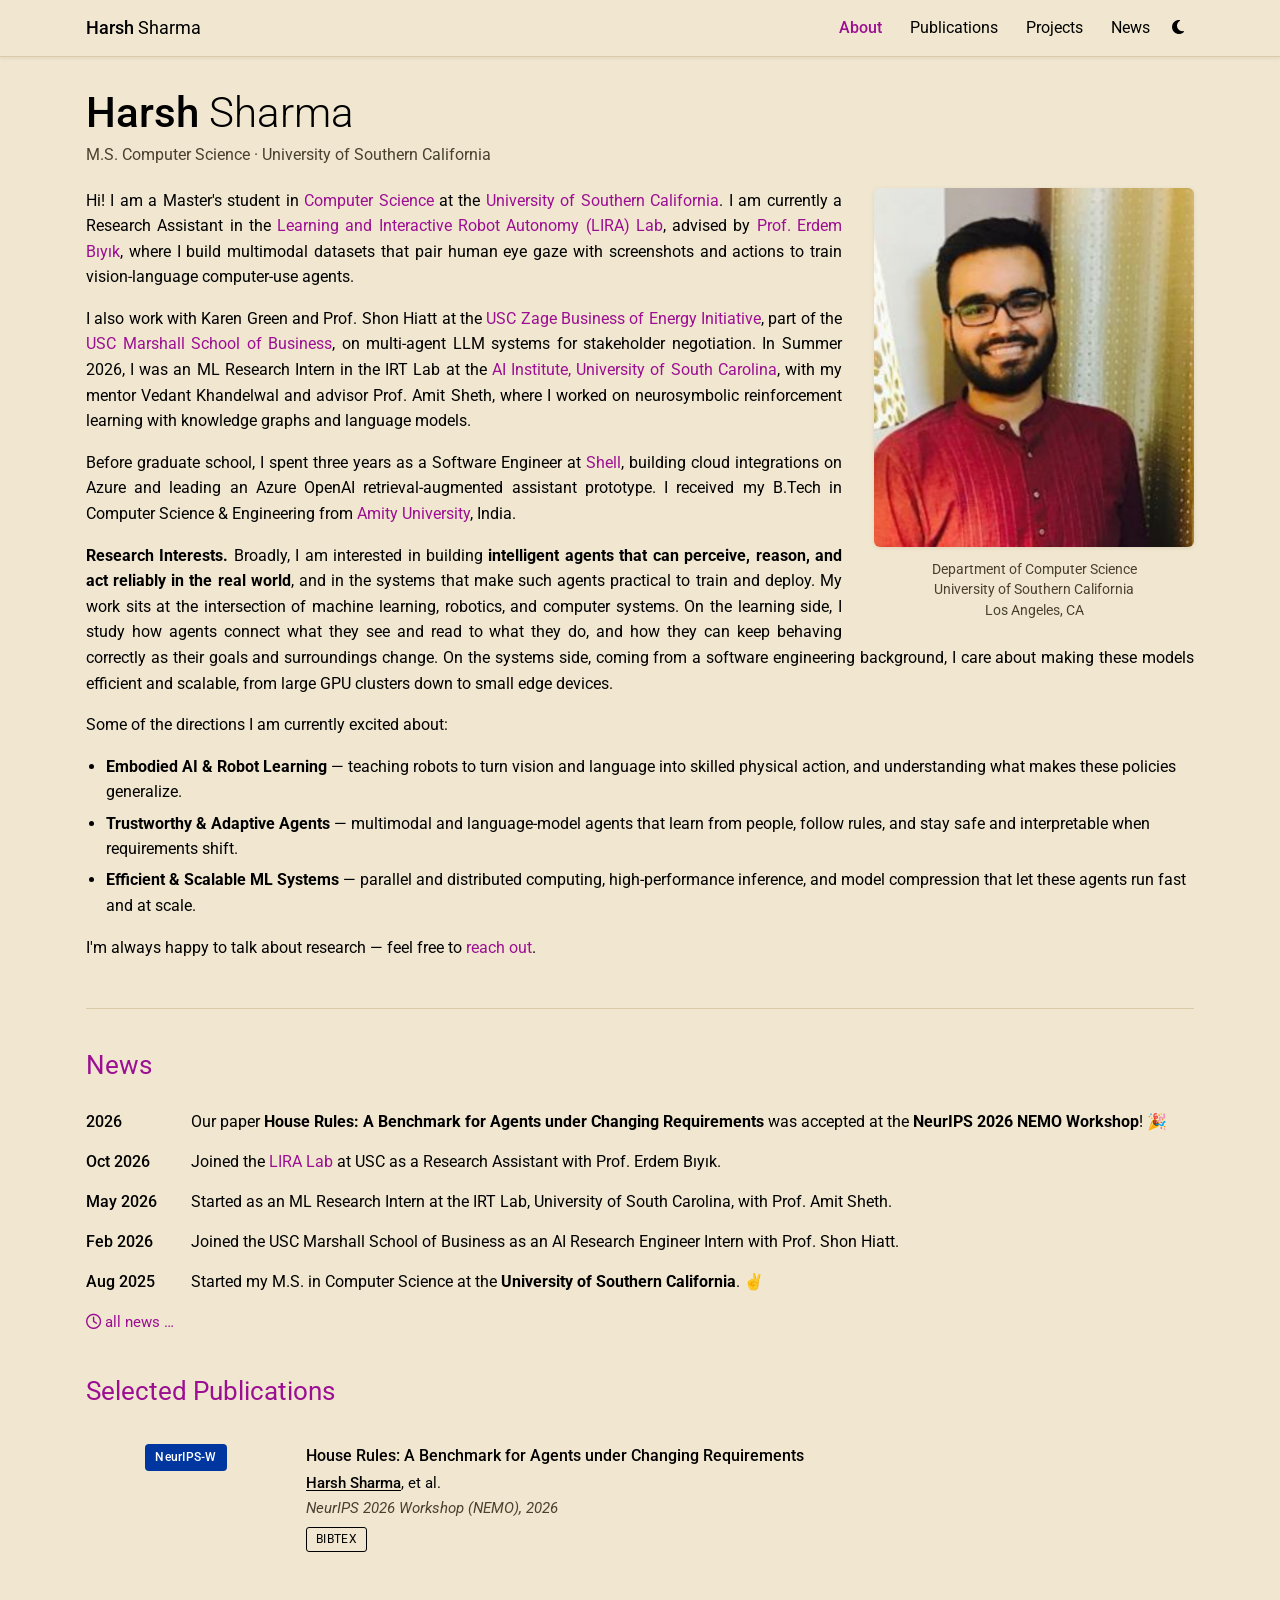
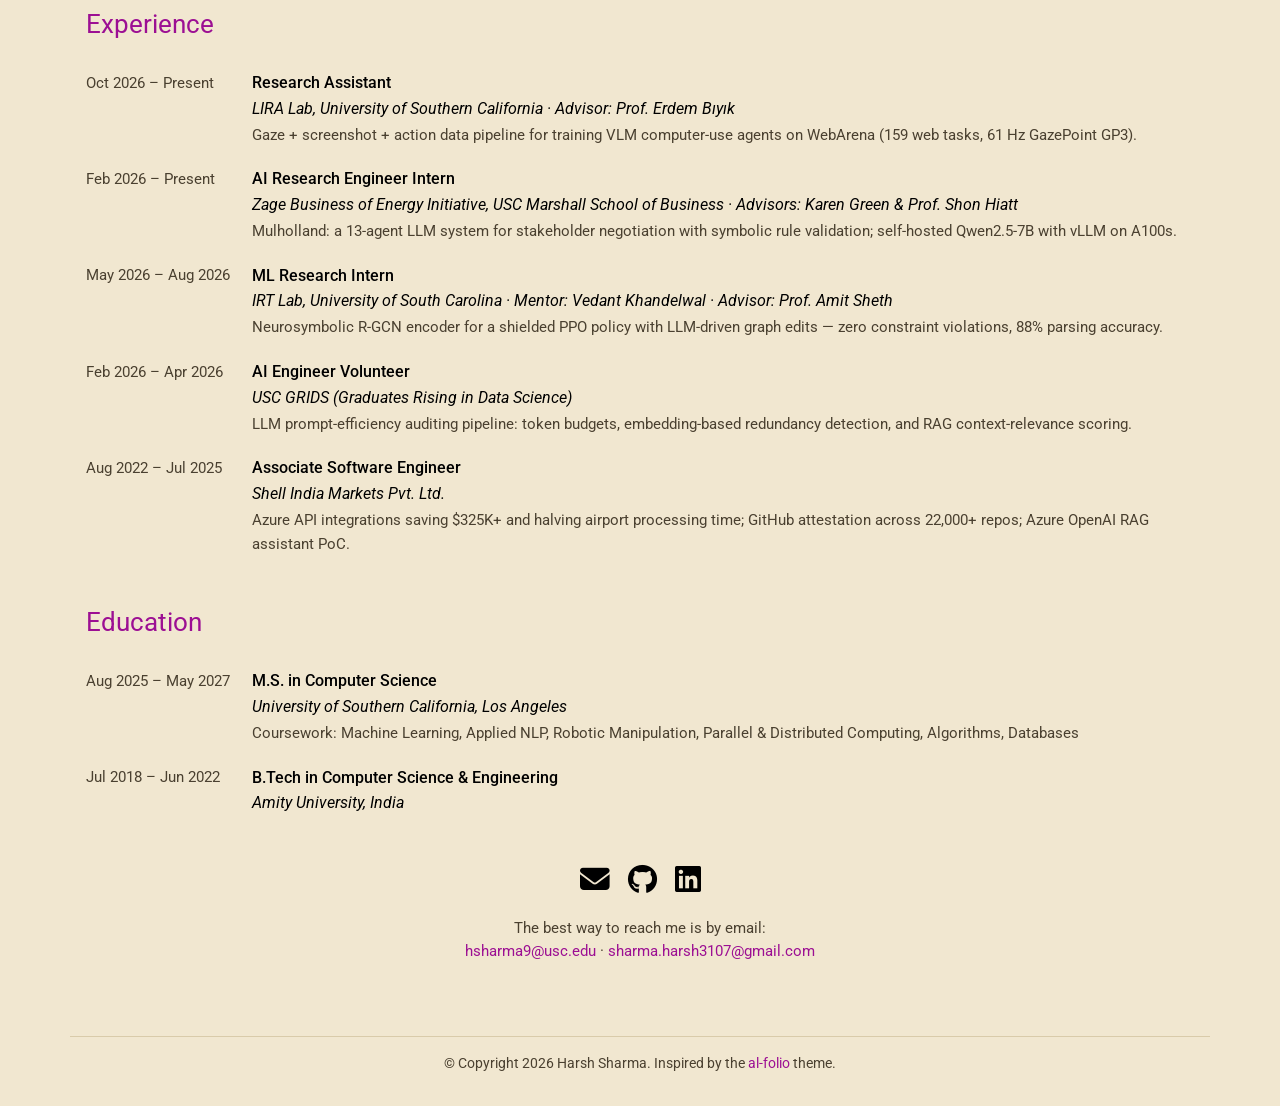
==== index.html @ 4ac0d3b6 "Initial version of personal academic website Co-Authored-By: Claude Opus 5.5 <noreply@anthropic.com>" ====
<!doctype html>
<html lang="en">
<head>
  <meta charset="utf-8">
  <meta name="viewport" content="width=device-width, initial-scale=1">
  <title>Harsh Sharma</title>
  <meta name="description" content="Harsh Sharma — M.S. Computer Science student at USC working on robot learning, vision-language-action models, and multimodal agents.">
  <meta name="author" content="Harsh Sharma">
  <meta property="og:title" content="Harsh Sharma">
  <meta property="og:description" content="Robot learning, VLAs, and multimodal agents at USC.">
  <meta property="og:image" content="assets/img/profile.jpg">
  <script>
    try { var t = localStorage.getItem("theme"); if (t) document.documentElement.setAttribute("data-theme", t); } catch (e) {}
  </script>
  <link rel="preconnect" href="https://fonts.googleapis.com">
  <link rel="preconnect" href="https://fonts.gstatic.com" crossorigin>
  <link href="https://fonts.googleapis.com/css2?family=Roboto:wght@300;400;500;700&display=swap" rel="stylesheet">
  <link rel="stylesheet" href="https://cdnjs.cloudflare.com/ajax/libs/font-awesome/6.5.1/css/all.min.css">
  <link rel="stylesheet" href="assets/css/style.css">
  <link rel="icon" href="data:image/svg+xml,<svg xmlns=%22http://www.w3.org/2000/svg%22 viewBox=%220 0 100 100%22><text y=%22.9em%22 font-size=%2290%22>🤖</text></svg>">
  <script src="assets/js/main.js" defer></script>
</head>
<body>

  <nav class="navbar">
    <div class="nav-inner">
      <a class="brand" href="index.html"><span class="first">Harsh</span> Sharma</a>
      <div style="display:flex;align-items:center;">
        <ul class="nav-links" id="nav-links">
          <li><a class="active" href="index.html">About</a></li>
          <li><a href="publications.html">Publications</a></li>
          <li><a href="projects.html">Projects</a></li>
          <li><a href="news.html">News</a></li>
        </ul>
        <button class="theme-toggle" id="theme-toggle" aria-label="Toggle dark mode"><i class="fa-solid fa-moon"></i></button>
        <button class="nav-toggle" id="nav-toggle" aria-label="Toggle navigation" aria-expanded="false"><i class="fa-solid fa-bars"></i></button>
      </div>
    </div>
  </nav>

  <main class="container">

    <header class="post-header">
      <h1 class="post-title"><span class="first">Harsh</span> Sharma</h1>
      <p class="post-description">M.S. Computer Science &middot; University of Southern California</p>
    </header>

    <article class="clearfix">
      <div class="profile">
        <img src="assets/img/profile.jpg" alt="Photo of Harsh Sharma">
        <div class="more-info">
          Department of Computer Science<br>
          University of Southern California<br>
          Los Angeles, CA
        </div>
      </div>

      <div class="bio">
        <p>
          Hi! I am a Master's student in <a href="https://www.cs.usc.edu/" target="_blank" rel="noopener">Computer Science</a>
          at the <a href="https://www.usc.edu/" target="_blank" rel="noopener">University of Southern California</a>.
          I am currently a Research Assistant in the
          <a href="https://liralab.usc.edu/" target="_blank" rel="noopener">Learning and Interactive Robot Autonomy (LIRA) Lab</a>,
          advised by <a href="https://ebiyik.github.io/" target="_blank" rel="noopener">Prof. Erdem B&#305;y&#305;k</a>,
          where I build multimodal datasets that pair human eye gaze with screenshots and actions to train
          vision-language computer-use agents.
        </p>
        <p>
          I also work with Karen Green and Prof. Shon Hiatt at the <a href="https://www.marshall.usc.edu/business-of-energy-initiative" target="_blank" rel="noopener">USC Zage Business of Energy Initiative</a>,
          part of the <a href="https://www.marshall.usc.edu/" target="_blank" rel="noopener">USC Marshall School of Business</a>, on multi-agent LLM systems for stakeholder negotiation.
          In Summer 2026, I was an ML Research Intern in the IRT Lab at the
          <a href="https://aiisc.ai/" target="_blank" rel="noopener">AI Institute, University of South Carolina</a>,
          with my mentor Vedant Khandelwal and advisor Prof. Amit Sheth,
          where I worked on neurosymbolic reinforcement learning with knowledge graphs and language models.
        </p>
        <p>
          Before graduate school, I spent three years as a Software Engineer at
          <a href="https://www.shell.com/" target="_blank" rel="noopener">Shell</a>, building cloud integrations on Azure and
          leading an Azure OpenAI retrieval-augmented assistant prototype. I received my B.Tech in Computer Science &amp;
          Engineering from <a href="https://www.amity.edu/" target="_blank" rel="noopener">Amity University</a>, India.
        </p>
        <p>
          <b>Research Interests.</b> Broadly, I am interested in building <b>intelligent agents that can perceive, reason,
          and act reliably in the real world</b>, and in the systems that make such agents practical to train and deploy.
          My work sits at the intersection of machine learning, robotics, and computer systems. On the learning side, I study
          how agents connect what they see and read to what they do, and how they can keep behaving correctly as their goals
          and surroundings change. On the systems side, coming from a software engineering background, I care about making
          these models efficient and scalable, from large GPU clusters down to small edge devices.
        </p>
        <p>Some of the directions I am currently excited about:</p>
        <ul class="interests">
          <li><b>Embodied AI &amp; Robot Learning</b> &mdash; teaching robots to turn vision and language into skilled physical action, and understanding what makes these policies generalize.</li>
          <li><b>Trustworthy &amp; Adaptive Agents</b> &mdash; multimodal and language-model agents that learn from people, follow rules, and stay safe and interpretable when requirements shift.</li>
          <li><b>Efficient &amp; Scalable ML Systems</b> &mdash; parallel and distributed computing, high-performance inference, and model compression that let these agents run fast and at scale.</li>
        </ul>
        <!-- Optional: uncomment if you are applying to PhD programs
        <p><b>I am applying to Ph.D. programs for Fall 2027.</b> Feel free to reach out!</p>
        -->
        <p>
          I'm always happy to talk about research &mdash; feel free to
          <a href="#" data-email="hsharma9|usc.edu">reach out</a>.
        </p>
      </div>
    </article>

    <hr>

    <section>
      <h2><a href="news.html">News</a></h2>
      <div class="news-scroll">
        <table class="news-table">
          <tr>
            <td class="date">2026</td>
            <td>Our paper <b>House Rules: A Benchmark for Agents under Changing Requirements</b> was accepted at the
              <b>NeurIPS 2026 NEMO Workshop</b>! 🎉</td>
          </tr>
          <tr>
            <td class="date">Oct 2026</td>
            <td>Joined the <a href="https://liralab.usc.edu/" target="_blank" rel="noopener">LIRA Lab</a> at USC as a Research Assistant with Prof. Erdem B&#305;y&#305;k.</td>
          </tr>
          <tr>
            <td class="date">May 2026</td>
            <td>Started as an ML Research Intern at the IRT Lab, University of South Carolina, with Prof. Amit Sheth.</td>
          </tr>
          <tr>
            <td class="date">Feb 2026</td>
            <td>Joined the USC Marshall School of Business as an AI Research Engineer Intern with Prof. Shon Hiatt.</td>
          </tr>
          <tr>
            <td class="date">Aug 2025</td>
            <td>Started my M.S. in Computer Science at the <b>University of Southern California</b>. ✌️</td>
          </tr>
        </table>
      </div>
      <a class="see-all" href="news.html"><i class="fa-regular fa-clock"></i> all news &hellip;</a>
    </section>

    <section>
      <h2><a href="publications.html">Selected Publications</a></h2>
      <ol class="bibliography">
        <li>
          <div class="pub-preview"><abbr class="badge" title="NeurIPS 2026 Workshop">NeurIPS-W</abbr></div>
          <div class="pub-body">
            <div class="pub-title"><a href="#">House Rules: A Benchmark for Agents under Changing Requirements</a></div>
            <!-- TODO: replace with the full author list -->
            <div class="pub-authors"><span class="me">Harsh Sharma</span>, et al.</div>
            <div class="pub-venue">NeurIPS 2026 Workshop (NEMO), 2026</div>
            <div class="pub-links">
              <button data-toggle="home-bib-houserules" aria-expanded="false">BibTeX</button>
            </div>
            <div class="pub-hidden bibtex" id="home-bib-houserules"><pre>@inproceedings{sharma2026houserules,
  title     = {House Rules: A Benchmark for Agents under Changing Requirements},
  author    = {Sharma, Harsh and others},
  booktitle = {NeurIPS 2026 Workshop (NEMO)},
  year      = {2026}
}</pre></div>
          </div>
        </li>
      </ol>
    </section>

    <section>
      <h2>Experience</h2>
      <ul class="timeline">
        <li>
          <div class="when">Oct 2026 &ndash; Present</div>
          <div class="what">
            <div class="role">Research Assistant</div>
            <div class="org">LIRA Lab, University of Southern California &middot; Advisor: Prof. Erdem B&#305;y&#305;k</div>
            <div class="detail">Gaze + screenshot + action data pipeline for training VLM computer-use agents on WebArena (159 web tasks, 61&nbsp;Hz GazePoint GP3).</div>
          </div>
        </li>
        <li>
          <div class="when">Feb 2026 &ndash; Present</div>
          <div class="what">
            <div class="role">AI Research Engineer Intern</div>
            <div class="org">Zage Business of Energy Initiative, USC Marshall School of Business &middot; Advisors: Karen Green &amp; Prof. Shon Hiatt</div>
            <div class="detail">Mulholland: a 13-agent LLM system for stakeholder negotiation with symbolic rule validation; self-hosted Qwen2.5-7B with vLLM on A100s.</div>
          </div>
        </li>
        <li>
          <div class="when">May 2026 &ndash; Aug 2026</div>
          <div class="what">
            <div class="role">ML Research Intern</div>
            <div class="org">IRT Lab, University of South Carolina &middot; Mentor: Vedant Khandelwal &middot; Advisor: Prof. Amit Sheth</div>
            <div class="detail">Neurosymbolic R-GCN encoder for a shielded PPO policy with LLM-driven graph edits &mdash; zero constraint violations, 88% parsing accuracy.</div>
          </div>
        </li>
        <li>
          <div class="when">Feb 2026 &ndash; Apr 2026</div>
          <div class="what">
            <div class="role">AI Engineer Volunteer</div>
            <div class="org">USC GRIDS (Graduates Rising in Data Science)</div>
            <div class="detail">LLM prompt-efficiency auditing pipeline: token budgets, embedding-based redundancy detection, and RAG context-relevance scoring.</div>
          </div>
        </li>
        <li>
          <div class="when">Aug 2022 &ndash; Jul 2025</div>
          <div class="what">
            <div class="role">Associate Software Engineer</div>
            <div class="org">Shell India Markets Pvt. Ltd.</div>
            <div class="detail">Azure API integrations saving $325K+ and halving airport processing time; GitHub attestation across 22,000+ repos; Azure OpenAI RAG assistant PoC.</div>
          </div>
        </li>
      </ul>
    </section>

    <section>
      <h2>Education</h2>
      <ul class="timeline">
        <li>
          <div class="when">Aug 2025 &ndash; May 2027</div>
          <div class="what">
            <div class="role">M.S. in Computer Science</div>
            <div class="org">University of Southern California, Los Angeles</div>
            <div class="detail">Coursework: Machine Learning, Applied NLP, Robotic Manipulation, Parallel &amp; Distributed Computing, Algorithms, Databases</div>
          </div>
        </li>
        <li>
          <div class="when">Jul 2018 &ndash; Jun 2022</div>
          <div class="what">
            <div class="role">B.Tech in Computer Science &amp; Engineering</div>
            <div class="org">Amity University, India</div>
          </div>
        </li>
      </ul>
    </section>

    <div class="social">
      <div class="icons">
        <a href="#" data-email="hsharma9|usc.edu" title="Email (USC)"><i class="fa-solid fa-envelope"></i></a>
        <a href="https://github.com/Harsh-31" target="_blank" rel="noopener" title="GitHub"><i class="fa-brands fa-github"></i></a>
        <a href="https://www.linkedin.com/in/harsh-sharma-3107/" target="_blank" rel="noopener" title="LinkedIn"><i class="fa-brands fa-linkedin"></i></a>
      </div>
      <div class="contact-note">
        The best way to reach me is by email:<br>
        <a href="#" data-email="hsharma9|usc.edu" data-email-show>hsharma9 [at] usc.edu</a> &middot;
        <a href="#" data-email="sharma.harsh3107|gmail.com" data-email-show>sharma.harsh3107 [at] gmail.com</a>
      </div>
    </div>

  </main>

  <footer>
    &copy; Copyright <span id="year">2026</span> Harsh Sharma. Inspired by the <a href="https://github.com/alshedivat/al-folio" target="_blank" rel="noopener">al-folio</a> theme.
  </footer>

</body>
</html>
---- assets/css/style.css ----
/* ------------------------------------------------------------------
   Academic personal site — styled after the al-folio Jekyll theme
   ------------------------------------------------------------------ */

:root {
  --bg: #f1e7d0;              /* warm cream light theme */
  --global-text-color: #000000;
  --text: var(--global-text-color);
  --muted: #4a4030;
  --accent: #9c0f93;          /* al-folio purple, deepened for contrast on cream */
  --accent-soft: rgba(156, 15, 147, 0.09);
  --border: #d9cbaa;
  --code-bg: #e8dcbf;
  --nav-bg: rgba(241, 231, 208, 0.96);
  --badge-bg: #00369f;
  --badge-text: #ffffff;
  --shadow: 0 1px 4px rgba(80, 60, 20, 0.12);
}

:root[data-theme="dark"] {
  --bg: #1c1c1d;
  --global-text-color: #ffffff;
  --text: var(--global-text-color);
  --muted: #c2c2c2;
  --accent: #2698ba;          /* al-folio dark-mode teal */
  --accent-soft: rgba(38, 152, 186, 0.12);
  --border: #3a3a3c;
  --code-bg: #2a2a2c;
  --nav-bg: rgba(28, 28, 29, 0.96);
  --badge-bg: #2698ba;
  --badge-text: #ffffff;
  --shadow: 0 1px 4px rgba(0, 0, 0, 0.4);
}

@media (prefers-color-scheme: dark) {
  :root:not([data-theme="light"]) {
    --bg: #1c1c1d;
    --global-text-color: #ffffff;
    --text: var(--global-text-color);
    --muted: #c2c2c2;
    --accent: #2698ba;
    --accent-soft: rgba(38, 152, 186, 0.12);
    --border: #3a3a3c;
    --code-bg: #2a2a2c;
    --nav-bg: rgba(28, 28, 29, 0.96);
    --badge-bg: #2698ba;
    --badge-text: #ffffff;
    --shadow: 0 1px 4px rgba(0, 0, 0, 0.4);
  }
}

* { box-sizing: border-box; }

html { scroll-behavior: smooth; }

body {
  margin: 0;
  background: var(--bg);
  color: var(--text);
  font-family: "Roboto", -apple-system, BlinkMacSystemFont, "Segoe UI", Helvetica, Arial, sans-serif;
  font-weight: 400;
  font-size: 1rem;
  line-height: 1.6;
  -webkit-font-smoothing: antialiased;
  transition: background-color 0.2s ease, color 0.2s ease;
}

b, strong { font-weight: 700; }

a {
  color: var(--accent);
  text-decoration: none;
}
a:hover { text-decoration: underline; }

hr {
  border: 0;
  border-top: 1px solid var(--border);
  margin: 2rem 0;
}

/* ---------- Navbar ---------- */

.navbar {
  position: fixed;
  top: 0; left: 0; right: 0;
  z-index: 100;
  background: var(--nav-bg);
  border-bottom: 1px solid var(--border);
  box-shadow: var(--shadow);
  backdrop-filter: saturate(180%) blur(6px);
}

.nav-inner {
  max-width: 1140px;
  margin: 0 auto;
  padding: 0 16px;
  height: 56px;
  display: flex;
  align-items: center;
  justify-content: space-between;
}

.brand {
  font-size: 1.15rem;
  color: var(--text);
  white-space: nowrap;
}
.brand:hover { text-decoration: none; color: var(--accent); }
.brand .first { font-weight: 500; }

.nav-links {
  display: flex;
  align-items: center;
  gap: 4px;
  list-style: none;
  margin: 0;
  padding: 0;
}

.nav-links a {
  display: block;
  padding: 8px 12px;
  color: var(--text);
  font-weight: 400;
}
.nav-links a:hover { color: var(--accent); text-decoration: none; }
.nav-links a.active { color: var(--accent); font-weight: 500; }

.theme-toggle,
.nav-toggle {
  background: none;
  border: 0;
  color: var(--text);
  cursor: pointer;
  font-size: 1rem;
  padding: 8px 10px;
}
.theme-toggle:hover,
.nav-toggle:hover { color: var(--accent); }

.nav-toggle { display: none; font-size: 1.25rem; }

@media (max-width: 700px) {
  .nav-toggle { display: block; }
  .nav-links {
    display: none;
    position: absolute;
    top: 56px; left: 0; right: 0;
    flex-direction: column;
    align-items: flex-end;
    padding: 8px 16px 12px;
    background: var(--nav-bg);
    border-bottom: 1px solid var(--border);
  }
  .nav-links.open { display: flex; }
}

/* ---------- Page container ---------- */

.container {
  max-width: 1140px;
  margin: 0 auto;
  padding: 88px 16px 24px;
}

.post-header { margin-bottom: 1.25rem; }

.post-title {
  font-size: 2.6rem;
  font-weight: 300;
  margin: 0 0 0.25rem;
  line-height: 1.2;
}
.post-title .first { font-weight: 500; }

.post-description {
  color: var(--muted);
  margin: 0;
}

.page-title {
  font-size: 2.2rem;
  font-weight: 300;
  margin: 0 0 0.25rem;
}

h2 {
  font-size: 1.6rem;
  font-weight: 400;
  color: var(--accent);
  margin: 2.25rem 0 1rem;
}
h2 a { color: inherit; }

h3 {
  font-size: 1.15rem;
  font-weight: 500;
  margin: 1.5rem 0 0.5rem;
}

/* ---------- About / profile ---------- */

.profile {
  float: right;
  width: 30%;
  max-width: 320px;
  margin: 0 0 1rem 2rem;
  text-align: center;
}

.profile img {
  width: 100%;
  border-radius: 6px;
  box-shadow: var(--shadow);
  display: block;
}

.profile .more-info {
  margin-top: 0.75rem;
  font-size: 0.88rem;
  line-height: 1.45;
  color: var(--muted);
}

@media (max-width: 640px) {
  .profile {
    float: none;
    width: 60%;
    max-width: 240px;
    margin: 0 auto 1.25rem;
  }
}

.bio p { margin: 0 0 1rem; text-align: justify; }

.interests {
  margin: 0.25rem 0 1rem;
  padding-left: 1.25rem;
}
.interests li { margin-bottom: 0.35rem; }

.clearfix::after { content: ""; display: table; clear: both; }

/* ---------- Social icons ---------- */

.social {
  text-align: center;
  margin: 2rem 0 0.5rem;
}
.social .icons {
  display: flex;
  justify-content: center;
  flex-wrap: wrap;
  gap: 18px;
  font-size: 1.85rem;
}
.social .icons a { color: var(--text); }
.social .icons a:hover { color: var(--accent); text-decoration: none; }
.social .contact-note {
  margin-top: 0.75rem;
  color: var(--muted);
  font-size: 0.92rem;
}

/* ---------- News ---------- */

.news-table {
  width: 100%;
  border-collapse: collapse;
}
.news-table td {
  padding: 0.45rem 0;
  vertical-align: top;
  border: 0;
}
.news-table td.date {
  width: 105px;
  white-space: nowrap;
  font-weight: 500;
  padding-right: 1rem;
}
.news-scroll {
  max-height: 16rem;
  overflow-y: auto;
}
.see-all {
  display: inline-block;
  margin-top: 0.5rem;
  font-size: 0.95rem;
}

@media (max-width: 520px) {
  .news-table tr { display: block; margin-bottom: 0.6rem; }
  .news-table td { display: block; padding: 0; }
  .news-table td.date { width: auto; }
}

/* ---------- Publications ---------- */

.year-heading {
  font-size: 1.6rem;
  font-weight: 300;
  color: var(--muted);
  text-align: right;
  border-bottom: 1px solid var(--border);
  margin: 2rem 0 1rem;
  padding-bottom: 0.25rem;
}

ol.bibliography {
  list-style: none;
  padding: 0;
  margin: 0;
}

ol.bibliography > li {
  display: flex;
  gap: 1.25rem;
  padding: 1rem 0;
  border-bottom: 1px dashed var(--border);
}
ol.bibliography > li:last-child { border-bottom: 0; }

.pub-preview {
  flex: 0 0 22%;
  max-width: 200px;
  text-align: center;
}

.badge {
  display: inline-block;
  min-width: 82px;
  padding: 0.2rem 0.6rem;
  border-radius: 4px;
  background: var(--badge-bg);
  color: var(--badge-text);
  font-size: 0.78rem;
  font-weight: 500;
  letter-spacing: 0.02em;
  text-align: center;
  text-decoration: none;
  border-bottom: 0;
  cursor: default;
}

.pub-body { flex: 1; min-width: 0; }

.pub-title {
  font-weight: 500;
  margin-bottom: 0.15rem;
}
.pub-title a { color: var(--text); }
.pub-title a:hover { color: var(--accent); }

.pub-authors { font-size: 0.95rem; }
.pub-authors .me { font-weight: 500; text-decoration: underline; text-underline-offset: 2px; }

.pub-venue {
  font-size: 0.95rem;
  font-style: italic;
  color: var(--muted);
}

.award {
  display: inline-block;
  margin-left: 0.35rem;
  padding: 0 0.45rem;
  border: 1px solid var(--accent);
  border-radius: 3px;
  color: var(--accent);
  font-size: 0.75rem;
  font-style: normal;
  font-weight: 500;
}

.pub-links {
  margin-top: 0.45rem;
  display: flex;
  flex-wrap: wrap;
  gap: 6px;
}

.pub-links a,
.pub-links button {
  font-family: inherit;
  font-size: 0.75rem;
  font-weight: 400;
  text-transform: uppercase;
  letter-spacing: 0.03em;
  color: var(--text);
  background: transparent;
  border: 1px solid var(--text);
  border-radius: 3px;
  padding: 0.1rem 0.55rem;
  cursor: pointer;
  line-height: 1.6;
}
.pub-links a:hover,
.pub-links button:hover,
.pub-links button[aria-expanded="true"] {
  color: var(--accent);
  border-color: var(--accent);
  text-decoration: none;
}

.pub-hidden {
  display: none;
  margin-top: 0.75rem;
  font-size: 0.92rem;
}
.pub-hidden.open { display: block; }

.pub-hidden.abstract {
  padding: 0.6rem 0.9rem;
  border-left: 3px solid var(--accent);
  background: var(--accent-soft);
}

.pub-hidden.bibtex pre {
  margin: 0;
  padding: 0.75rem 0.9rem;
  background: var(--code-bg);
  border-radius: 4px;
  overflow-x: auto;
  font-size: 0.82rem;
  line-height: 1.45;
}

@media (max-width: 560px) {
  ol.bibliography > li { flex-direction: column; gap: 0.5rem; }
  .pub-preview { max-width: none; text-align: left; }
}

/* ---------- Experience ---------- */

.timeline {
  list-style: none;
  padding: 0;
  margin: 0;
}
.timeline > li {
  display: flex;
  gap: 1rem;
  padding: 0.6rem 0;
}
.timeline .when {
  flex: 0 0 150px;
  color: var(--muted);
  font-size: 0.92rem;
  padding-top: 0.1rem;
}
.timeline .what { flex: 1; min-width: 0; }
.timeline .role { font-weight: 500; }
.timeline .org { font-style: italic; }
.timeline .detail {
  font-size: 0.92rem;
  color: var(--muted);
  margin-top: 0.15rem;
}

@media (max-width: 560px) {
  .timeline > li { flex-direction: column; gap: 0.1rem; }
  .timeline .when { flex: none; }
}

/* ---------- Projects ---------- */

.projects {
  display: grid;
  grid-template-columns: repeat(auto-fill, minmax(260px, 1fr));
  gap: 1.25rem;
  margin-top: 1rem;
}

.project-card {
  border: 1px solid var(--border);
  border-radius: 6px;
  padding: 1.1rem 1.15rem 1rem;
  box-shadow: var(--shadow);
  display: flex;
  flex-direction: column;
  transition: transform 0.15s ease, box-shadow 0.15s ease;
}
.project-card:hover {
  transform: translateY(-2px);
  box-shadow: 0 4px 14px rgba(0, 0, 0, 0.12);
}

.project-card h3 {
  margin: 0 0 0.25rem;
  font-size: 1.05rem;
}
.project-card .category {
  font-size: 0.78rem;
  text-transform: uppercase;
  letter-spacing: 0.06em;
  color: var(--accent);
  font-weight: 500;
  margin-bottom: 0.5rem;
}
.project-card p {
  font-size: 0.92rem;
  margin: 0 0 0.75rem;
  flex: 1;
}
.tags {
  display: flex;
  flex-wrap: wrap;
  gap: 5px;
}
.tag {
  font-size: 0.72rem;
  padding: 0.05rem 0.5rem;
  border-radius: 999px;
  background: var(--accent-soft);
  color: var(--text);
  font-weight: 400;
}

/* ---------- Footer ---------- */

footer {
  max-width: 1140px;
  margin: 2.5rem auto 0;
  padding: 1rem 16px 2rem;
  border-top: 1px solid var(--border);
  text-align: center;
  color: var(--muted);
  font-size: 0.85rem;
}
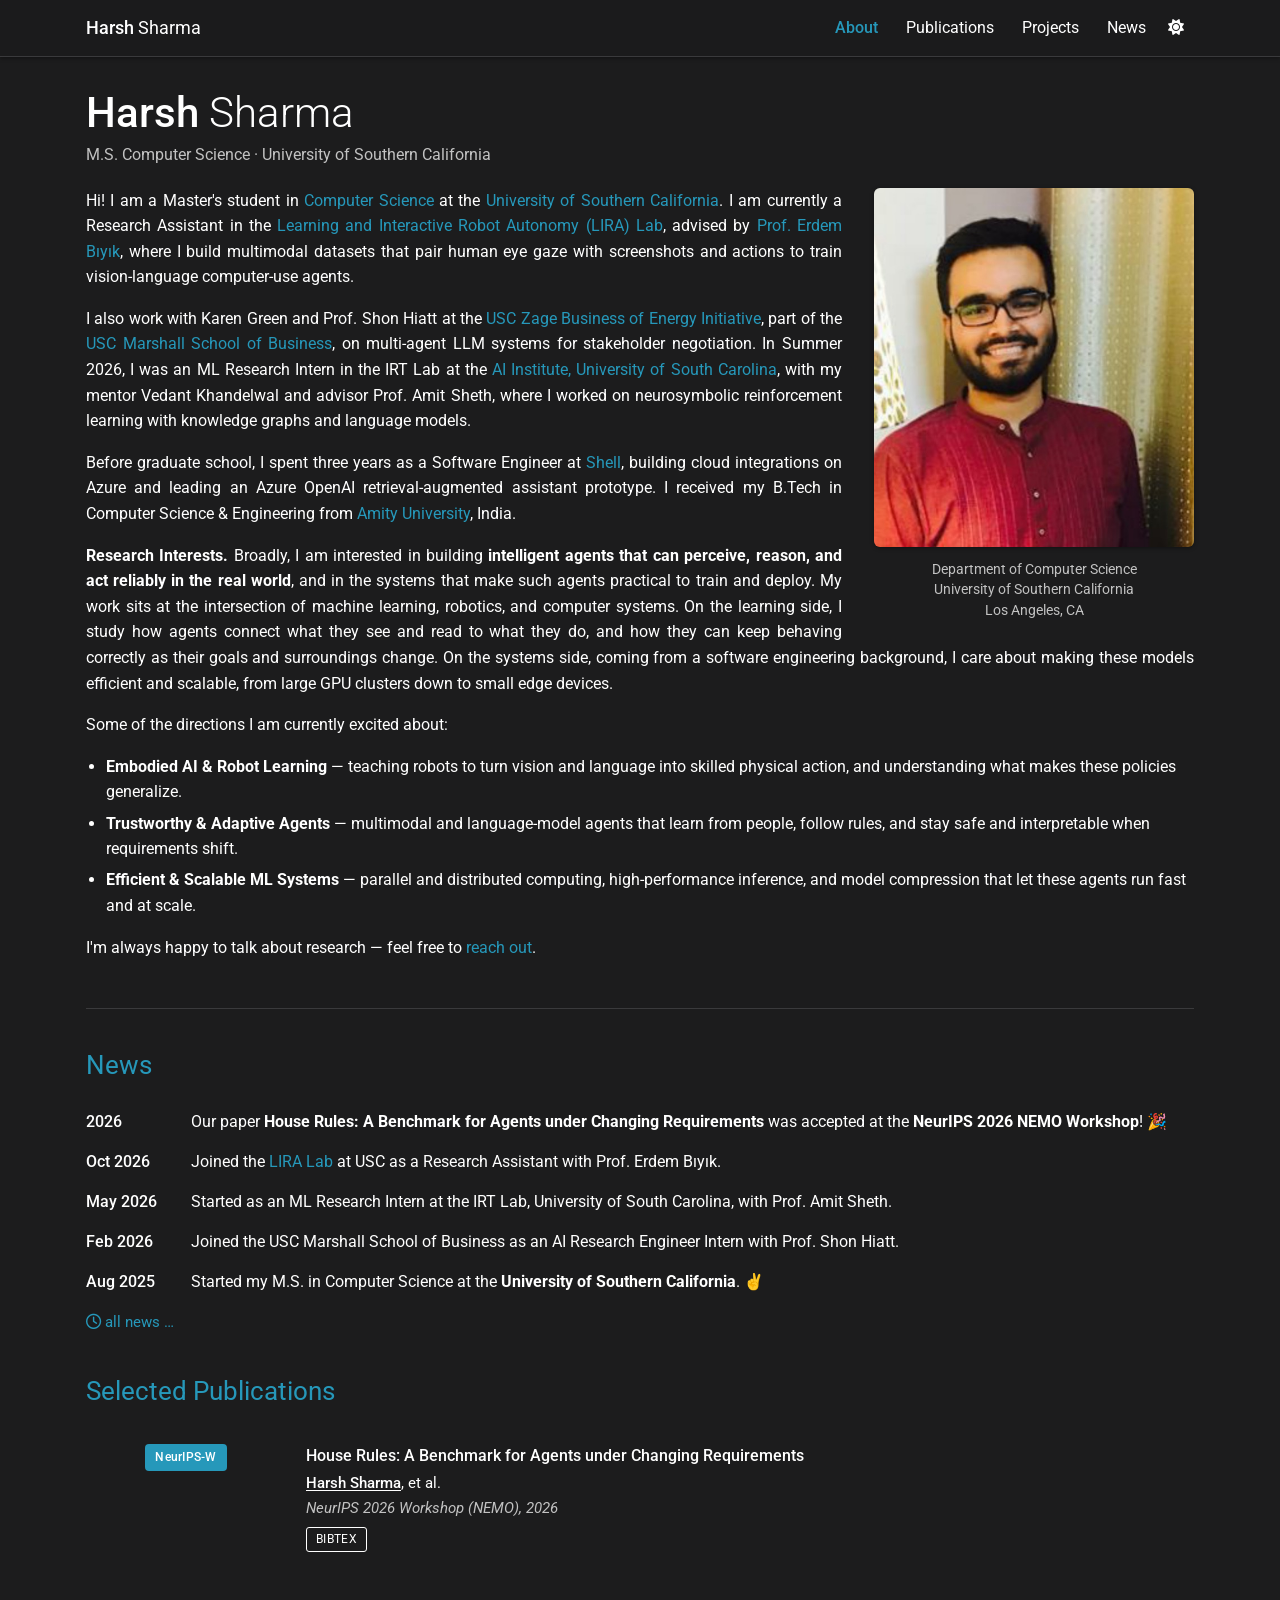
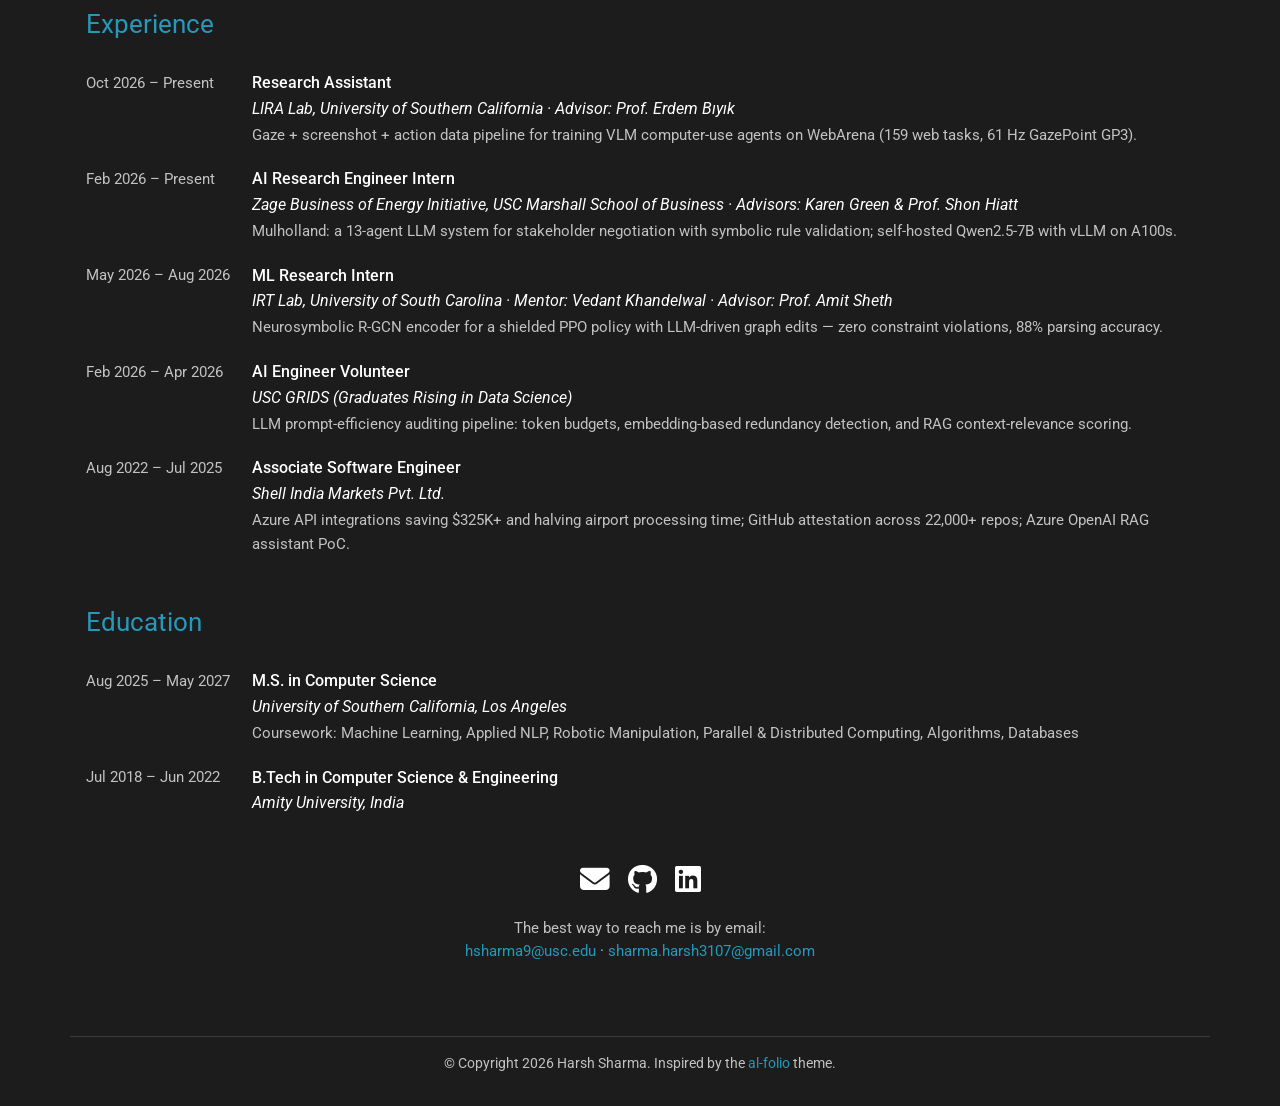
==== commit d8c24b1c: "Default to dark theme for first-time visitors Co-Authored-By: Claude Opus 5.5 <noreply@anthropic.com" ====
--- a/index.html
+++ b/index.html
@@ -10,7 +10,7 @@
   <meta property="og:description" content="Robot learning, VLAs, and multimodal agents at USC.">
   <meta property="og:image" content="assets/img/profile.jpg">
   <script>
-    try { var t = localStorage.getItem("theme"); if (t) document.documentElement.setAttribute("data-theme", t); } catch (e) {}
+    var t = "dark"; try { t = localStorage.getItem("theme") || "dark"; } catch (e) {} document.documentElement.setAttribute("data-theme", t);
   </script>
   <link rel="preconnect" href="https://fonts.googleapis.com">
   <link rel="preconnect" href="https://fonts.gstatic.com" crossorigin>
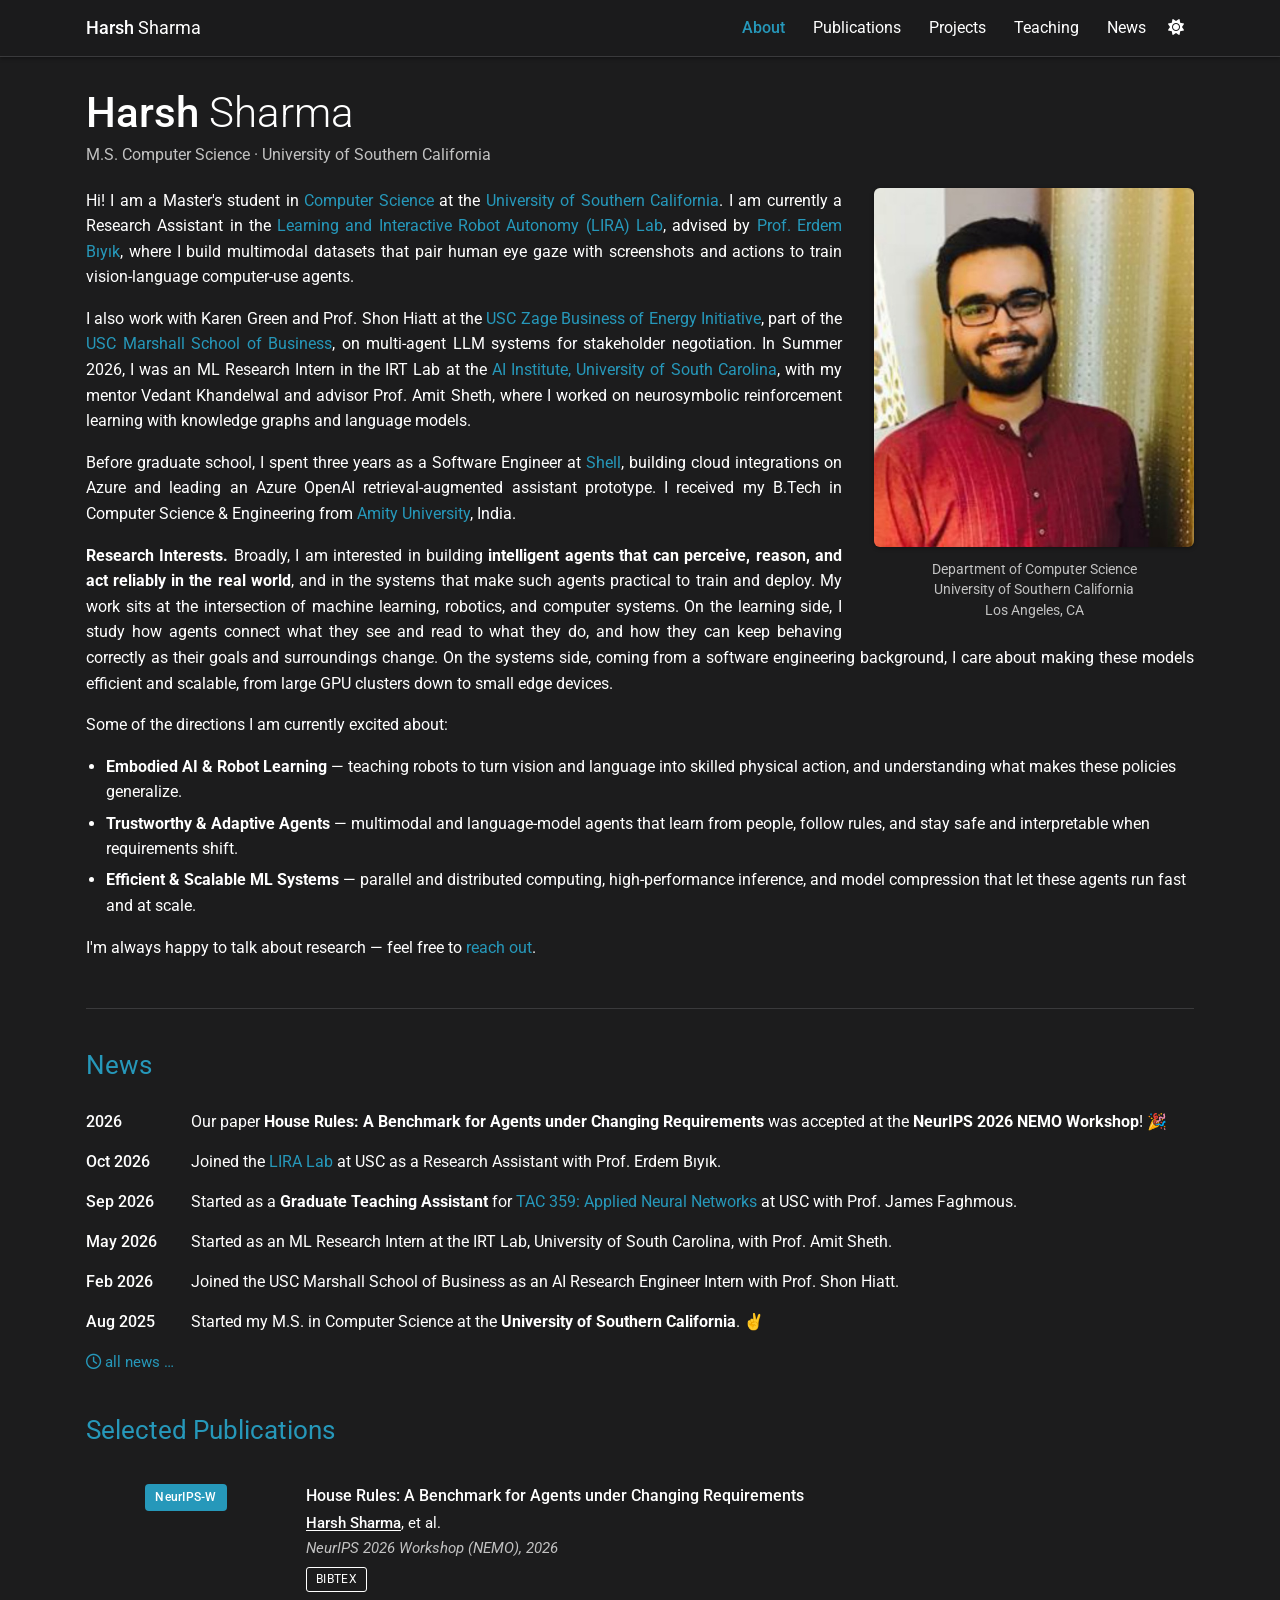
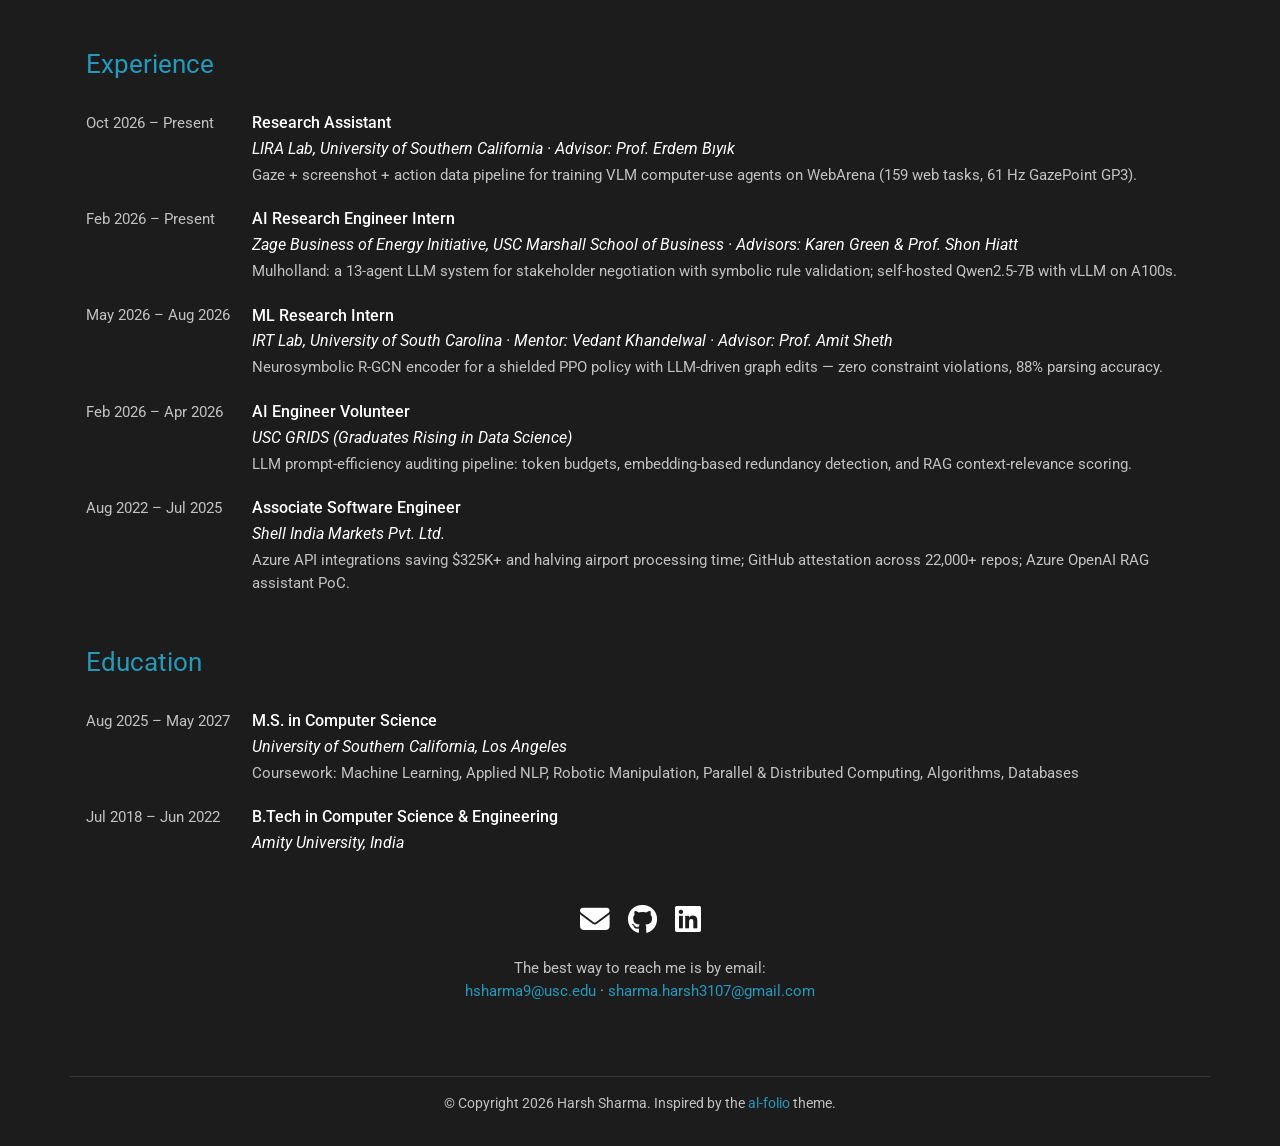
==== commit c2395931: "Add Teaching page for TAC 359 TA role Co-Authored-By: Claude Opus 5.5 <noreply@anthropic.com>" ====
--- a/index.html
+++ b/index.html
@@ -10,7 +10,7 @@
   <meta property="og:description" content="Robot learning, VLAs, and multimodal agents at USC.">
   <meta property="og:image" content="assets/img/profile.jpg">
   <script>
-    var t = "dark"; try { t = localStorage.getItem("theme") || "dark"; } catch (e) {} document.documentElement.setAttribute("data-theme", t);
+    var t = "dark"; try { t = localStorage.getItem("theme-v2") || "dark"; } catch (e) {} document.documentElement.setAttribute("data-theme", t);
   </script>
   <link rel="preconnect" href="https://fonts.googleapis.com">
   <link rel="preconnect" href="https://fonts.gstatic.com" crossorigin>
@@ -30,6 +30,7 @@
           <li><a class="active" href="index.html">About</a></li>
           <li><a href="publications.html">Publications</a></li>
           <li><a href="projects.html">Projects</a></li>
+          <li><a href="teaching.html">Teaching</a></li>
           <li><a href="news.html">News</a></li>
         </ul>
         <button class="theme-toggle" id="theme-toggle" aria-label="Toggle dark mode"><i class="fa-solid fa-moon"></i></button>
@@ -117,6 +118,10 @@
           <tr>
             <td class="date">Oct 2026</td>
             <td>Joined the <a href="https://liralab.usc.edu/" target="_blank" rel="noopener">LIRA Lab</a> at USC as a Research Assistant with Prof. Erdem B&#305;y&#305;k.</td>
+          </tr>
+          <tr>
+            <td class="date">Sep 2026</td>
+            <td>Started as a <b>Graduate Teaching Assistant</b> for <a href="teaching.html">TAC 359: Applied Neural Networks</a> at USC with Prof. James Faghmous.</td>
           </tr>
           <tr>
             <td class="date">May 2026</td>
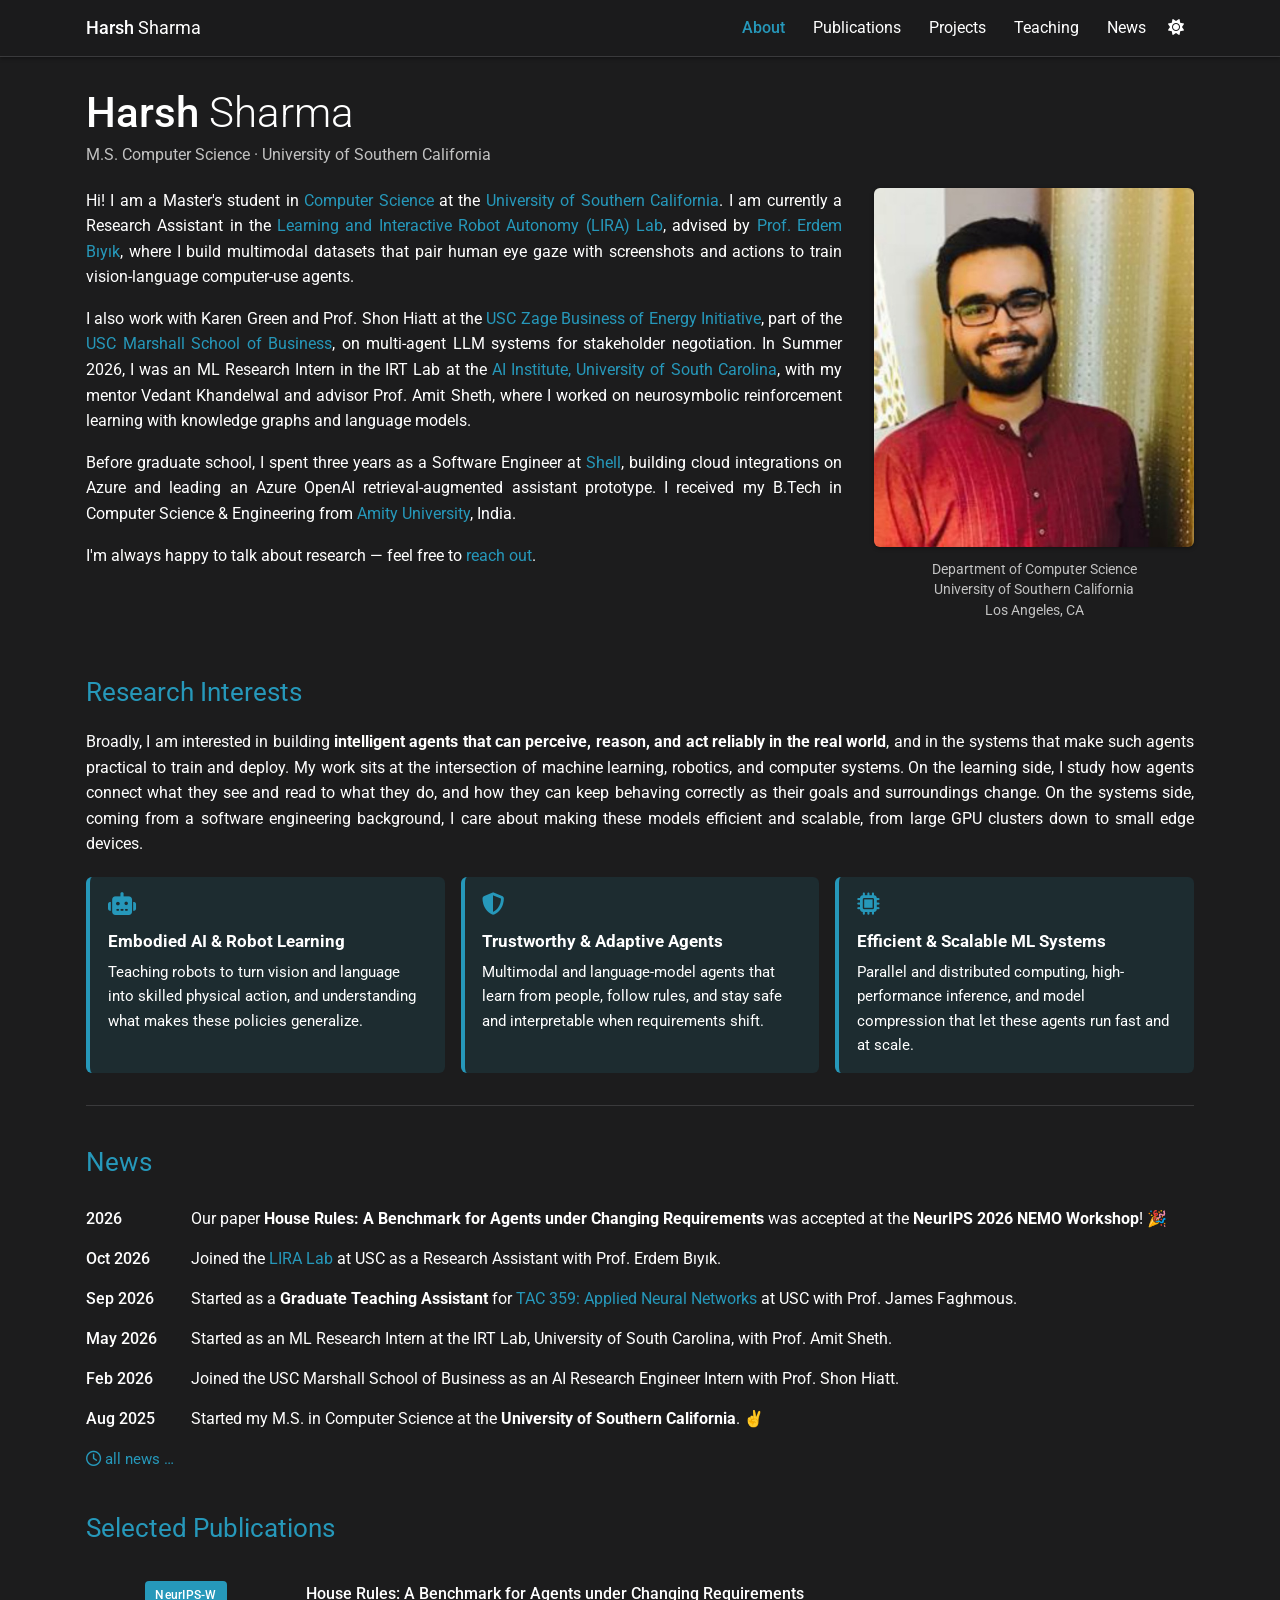
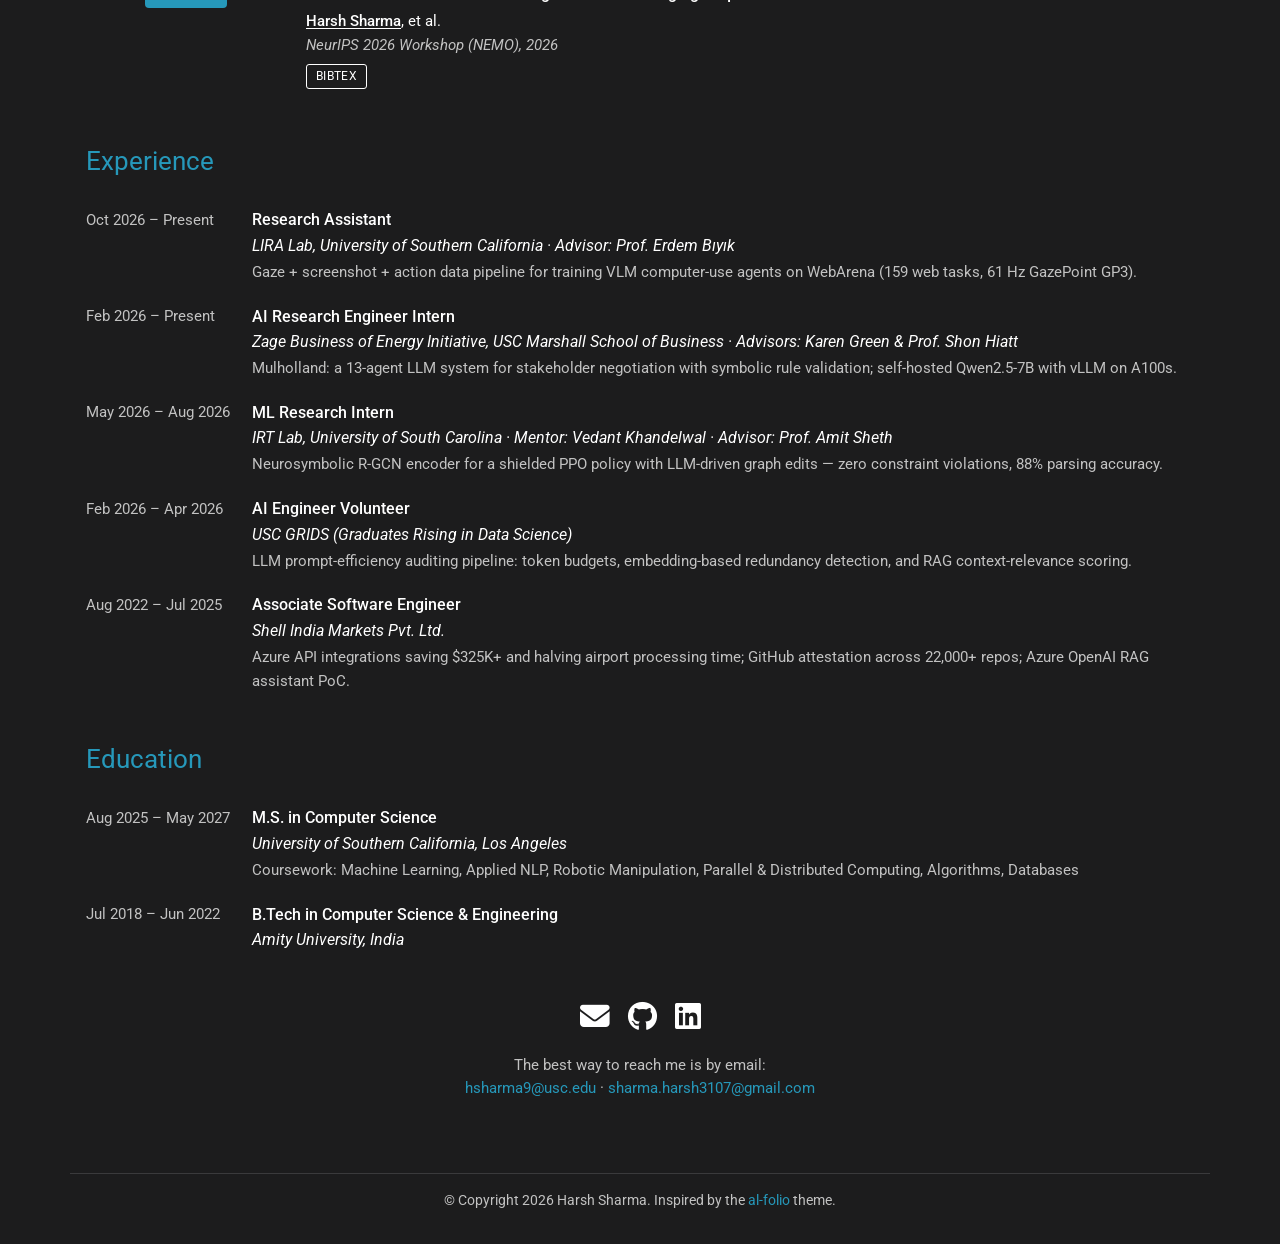
==== commit e990d5f7: "Give Research Interests its own section with highlight cards Co-Authored-By: Claude Opus 5.5 <norepl" ====
--- a/index.html
+++ b/index.html
@@ -80,20 +80,6 @@
           leading an Azure OpenAI retrieval-augmented assistant prototype. I received my B.Tech in Computer Science &amp;
           Engineering from <a href="https://www.amity.edu/" target="_blank" rel="noopener">Amity University</a>, India.
         </p>
-        <p>
-          <b>Research Interests.</b> Broadly, I am interested in building <b>intelligent agents that can perceive, reason,
-          and act reliably in the real world</b>, and in the systems that make such agents practical to train and deploy.
-          My work sits at the intersection of machine learning, robotics, and computer systems. On the learning side, I study
-          how agents connect what they see and read to what they do, and how they can keep behaving correctly as their goals
-          and surroundings change. On the systems side, coming from a software engineering background, I care about making
-          these models efficient and scalable, from large GPU clusters down to small edge devices.
-        </p>
-        <p>Some of the directions I am currently excited about:</p>
-        <ul class="interests">
-          <li><b>Embodied AI &amp; Robot Learning</b> &mdash; teaching robots to turn vision and language into skilled physical action, and understanding what makes these policies generalize.</li>
-          <li><b>Trustworthy &amp; Adaptive Agents</b> &mdash; multimodal and language-model agents that learn from people, follow rules, and stay safe and interpretable when requirements shift.</li>
-          <li><b>Efficient &amp; Scalable ML Systems</b> &mdash; parallel and distributed computing, high-performance inference, and model compression that let these agents run fast and at scale.</li>
-        </ul>
         <!-- Optional: uncomment if you are applying to PhD programs
         <p><b>I am applying to Ph.D. programs for Fall 2027.</b> Feel free to reach out!</p>
         -->
@@ -103,6 +89,35 @@
         </p>
       </div>
     </article>
+
+    <section class="research">
+      <h2>Research Interests</h2>
+      <p class="research-lead">
+        Broadly, I am interested in building <b>intelligent agents that can perceive, reason, and act reliably in the
+        real world</b>, and in the systems that make such agents practical to train and deploy. My work sits at the
+        intersection of machine learning, robotics, and computer systems. On the learning side, I study how agents connect
+        what they see and read to what they do, and how they can keep behaving correctly as their goals and surroundings
+        change. On the systems side, coming from a software engineering background, I care about making these models
+        efficient and scalable, from large GPU clusters down to small edge devices.
+      </p>
+      <div class="research-grid">
+        <div class="research-card">
+          <i class="fa-solid fa-robot"></i>
+          <h3>Embodied AI &amp; Robot Learning</h3>
+          <p>Teaching robots to turn vision and language into skilled physical action, and understanding what makes these policies generalize.</p>
+        </div>
+        <div class="research-card">
+          <i class="fa-solid fa-shield-halved"></i>
+          <h3>Trustworthy &amp; Adaptive Agents</h3>
+          <p>Multimodal and language-model agents that learn from people, follow rules, and stay safe and interpretable when requirements shift.</p>
+        </div>
+        <div class="research-card">
+          <i class="fa-solid fa-microchip"></i>
+          <h3>Efficient &amp; Scalable ML Systems</h3>
+          <p>Parallel and distributed computing, high-performance inference, and model compression that let these agents run fast and at scale.</p>
+        </div>
+      </div>
+    </section>
 
     <hr>
 
--- a/assets/css/style.css
+++ b/assets/css/style.css
@@ -242,6 +242,41 @@
 
 .clearfix::after { content: ""; display: table; clear: both; }
 
+/* ---------- Research interests ---------- */
+
+.research { clear: both; }
+
+.research-lead {
+  text-align: justify;
+  margin: 0 0 1.25rem;
+}
+
+.research-grid {
+  display: grid;
+  grid-template-columns: repeat(auto-fit, minmax(240px, 1fr));
+  gap: 1rem;
+}
+
+.research-card {
+  background: var(--accent-soft);
+  border-left: 4px solid var(--accent);
+  border-radius: 6px;
+  padding: 1rem 1.1rem;
+}
+.research-card i {
+  font-size: 1.4rem;
+  color: var(--accent);
+}
+.research-card h3 {
+  margin: 0.5rem 0 0.35rem;
+  font-size: 1.05rem;
+  font-weight: 700;
+}
+.research-card p {
+  margin: 0;
+  font-size: 0.95rem;
+}
+
 /* ---------- Social icons ---------- */
 
 .social {
